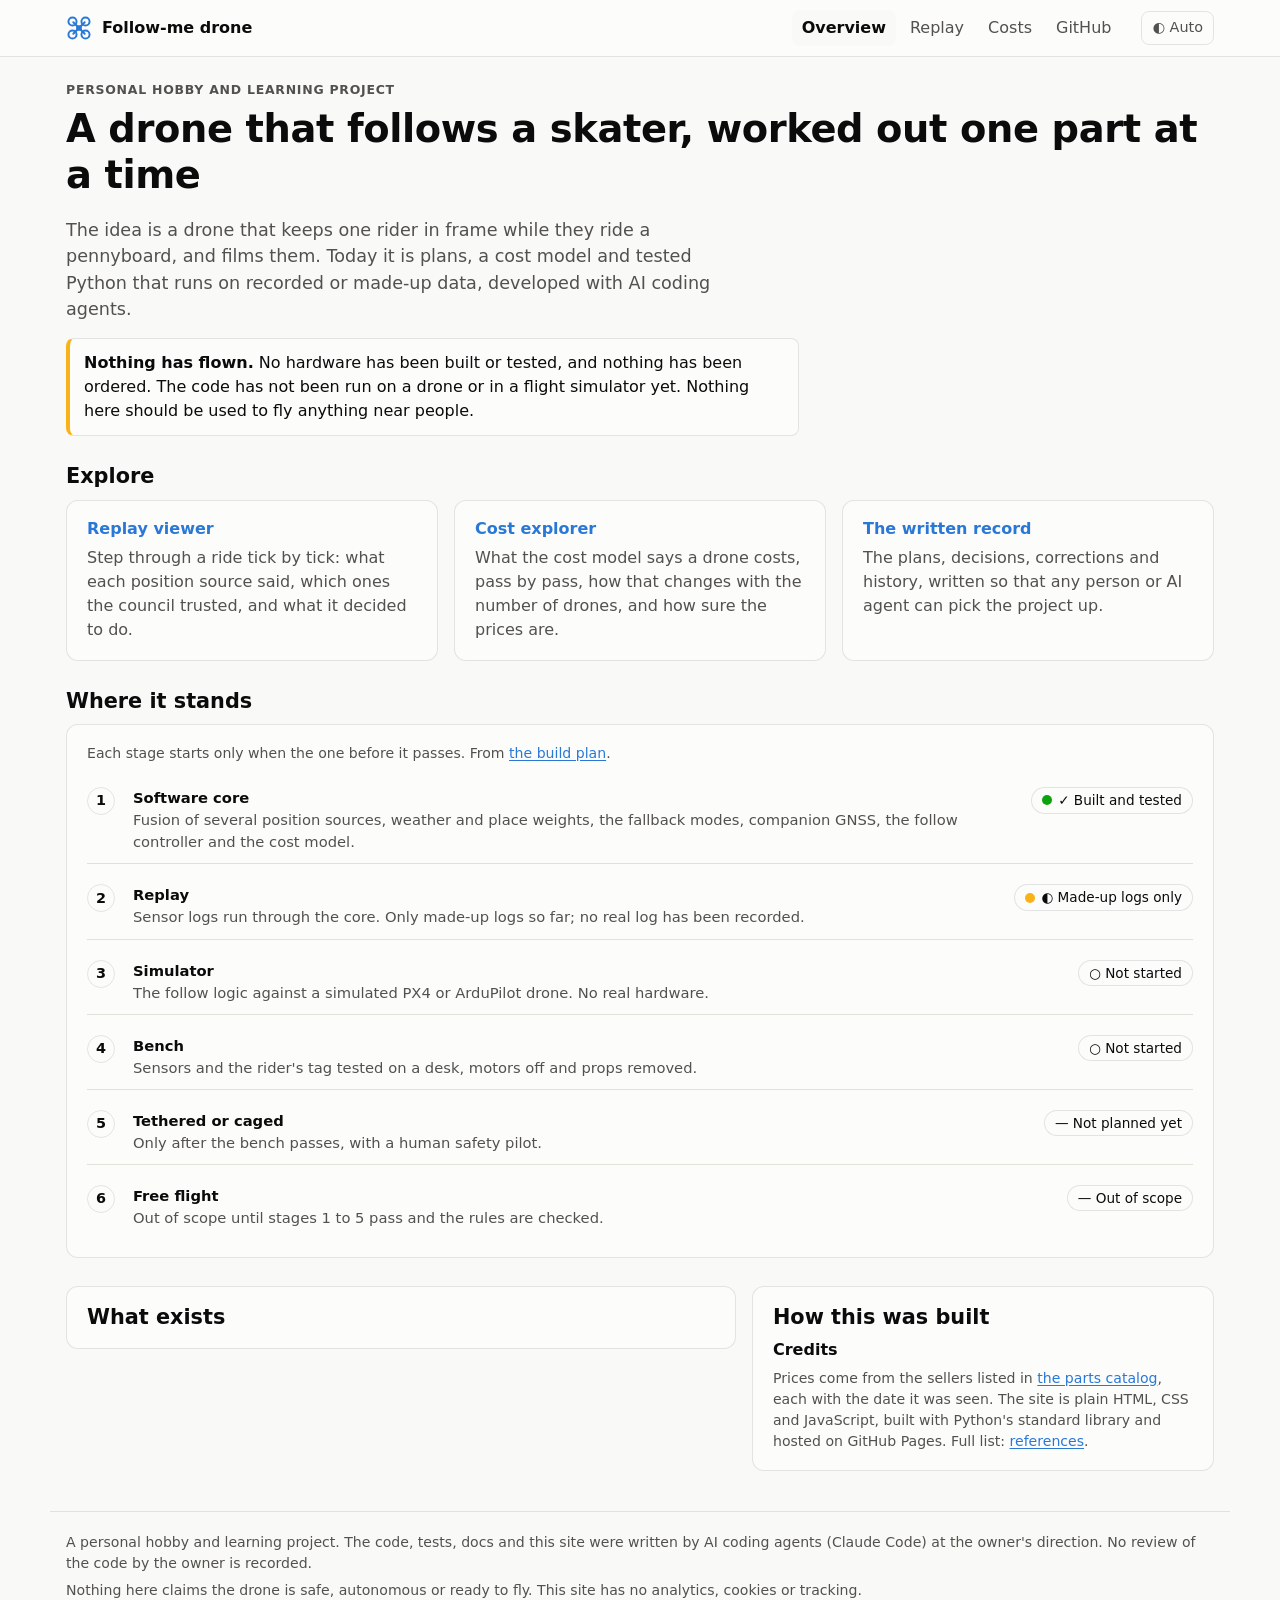
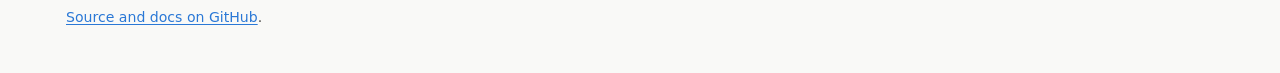
==== site/index.html @ a075acfc "Add the project website: overview, replay viewer and cost explorer Iteration 18. A static site in si" ====
<!doctype html>
<html lang="en">
<head>
  <meta charset="utf-8">
  <meta name="viewport" content="width=device-width, initial-scale=1">
  <title>Follow-me drone</title>
  <meta name="description" content="A personal hobby and learning project: a drone that would follow a skater and film them. Simulation and modelling first; nothing has flown.">
  <link rel="icon" href="assets/favicon.svg" type="image/svg+xml">
  <link rel="stylesheet" href="assets/style.css">
  <script>try{var t=localStorage.getItem("theme");if(t==="light"||t==="dark")document.documentElement.dataset.theme=t}catch(e){}</script>
  <script type="module" src="assets/index.js"></script>
</head>
<body>
  <header class="site-header">
    <div class="bar">
      <a class="brand" href="index.html"><img src="assets/favicon.svg" alt="">Follow-me drone</a>
      <nav class="site-nav" aria-label="Pages">
        <a href="index.html" aria-current="page">Overview</a>
        <a href="replay.html">Replay</a>
        <a href="costs.html">Costs</a>
        <a href="https://github.com/dylanstechmann/follow-me-drone-agent">GitHub</a>
      </nav>
      <button class="icon-btn" type="button" data-theme-toggle aria-label="Theme: auto">◐ Auto</button>
    </div>
  </header>

  <main>
    <section>
      <p class="eyebrow">Personal hobby and learning project</p>
      <h1>A drone that follows a skater, worked out one part at a time</h1>
      <p class="lede">The idea is a drone that keeps one rider in frame while they ride a pennyboard, and films them. Today it is plans, a cost model and tested Python that runs on recorded or made-up data, developed with AI coding agents.</p>
      <div class="notice" role="note">
        <p><strong>Nothing has flown.</strong> No hardware has been built or tested, and nothing has been ordered. The code has not been run on a drone or in a flight simulator yet. Nothing here should be used to fly anything near people.</p>
      </div>
    </section>

    <section class="explore">
      <h2>Explore</h2>
      <div class="grid-3">
        <a class="card" href="replay.html">
          <h3>Replay viewer</h3>
          <p class="muted">Step through a ride tick by tick: what each position source said, which ones the council trusted, and what it decided to do.</p>
        </a>
        <a class="card" href="costs.html">
          <h3>Cost explorer</h3>
          <p class="muted">What the cost model says a drone costs, pass by pass, how that changes with the number of drones, and how sure the prices are.</p>
        </a>
        <a class="card" href="https://github.com/dylanstechmann/follow-me-drone-agent/blob/main/docs/project-context.md">
          <h3>The written record</h3>
          <p class="muted">The plans, decisions, corrections and history, written so that any person or AI agent can pick the project up.</p>
        </a>
      </div>
    </section>

    <section>
      <h2>Where it stands</h2>
      <div class="card">
        <p class="muted small">Each stage starts only when the one before it passes. From <a href="https://github.com/dylanstechmann/follow-me-drone-agent/blob/main/docs/build-plan.md">the build plan</a>.</p>
        <ol class="gates">
          <li>
            <span class="gate-num">1</span>
            <div><p class="name">Software core</p><p>Fusion of several position sources, weather and place weights, the fallback modes, companion GNSS, the follow controller and the cost model.</p></div>
            <span class="chip"><span class="dot" style="background: var(--good)"></span>✓ Built and tested</span>
          </li>
          <li>
            <span class="gate-num">2</span>
            <div><p class="name">Replay</p><p>Sensor logs run through the core. Only made-up logs so far; no real log has been recorded.</p></div>
            <span class="chip"><span class="dot" style="background: var(--warning)"></span>◐ Made-up logs only</span>
          </li>
          <li>
            <span class="gate-num">3</span>
            <div><p class="name">Simulator</p><p>The follow logic against a simulated PX4 or ArduPilot drone. No real hardware.</p></div>
            <span class="chip">○ Not started</span>
          </li>
          <li>
            <span class="gate-num">4</span>
            <div><p class="name">Bench</p><p>Sensors and the rider's tag tested on a desk, motors off and props removed.</p></div>
            <span class="chip">○ Not started</span>
          </li>
          <li>
            <span class="gate-num">5</span>
            <div><p class="name">Tethered or caged</p><p>Only after the bench passes, with a human safety pilot.</p></div>
            <span class="chip">— Not planned yet</span>
          </li>
          <li>
            <span class="gate-num">6</span>
            <div><p class="name">Free flight</p><p>Out of scope until stages 1 to 5 pass and the rules are checked.</p></div>
            <span class="chip">— Out of scope</span>
          </li>
        </ol>
      </div>
    </section>

    <section class="grid-2">
      <div class="card readme">
        <h2>What exists</h2>
        <!-- build:readme-status -->
      </div>
      <div class="card readme">
        <h2>How this was built</h2>
        <!-- build:readme-built -->
        <h3>Credits</h3>
        <p class="small muted">Prices come from the sellers listed in <a href="https://github.com/dylanstechmann/follow-me-drone-agent/blob/main/docs/parts-catalog.md">the parts catalog</a>, each with the date it was seen. The site is plain HTML, CSS and JavaScript, built with Python's standard library and hosted on GitHub Pages. Full list: <a href="https://github.com/dylanstechmann/follow-me-drone-agent/blob/main/docs/references.md">references</a>.</p>
      </div>
    </section>
  </main>

  <footer class="site-footer">
    <p>A personal hobby and learning project. The code, tests, docs and this site were written by AI coding agents (Claude Code) at the owner's direction. No review of the code by the owner is recorded.</p>
    <p>Nothing here claims the drone is safe, autonomous or ready to fly. This site has no analytics, cookies or tracking.</p>
    <p><a href="https://github.com/dylanstechmann/follow-me-drone-agent">Source and docs on GitHub</a>. <span data-build></span></p>
  </footer>
</body>
</html>
---- site/assets/style.css ----
/* Follow-me drone site. Colours are roles, defined once per theme. The categorical,
   status and ramp values follow a validated palette (see docs/website.md). */

:root {
  color-scheme: light;
  --page: #f9f9f7;
  --surface: #fcfcfb;
  --ink: #0b0b0b;
  --ink-2: #52514e;
  --muted: #898781;
  --grid: #e1e0d9;
  --axis: #c3c2b7;
  --border: rgba(11, 11, 11, 0.1);
  --deemph: #d3d2cb;
  --accent: #2a78d6;
  --accent-wash: rgba(42, 120, 214, 0.1);
  --s-camera: #2a78d6;
  --s-phone: #eb6834;
  --s-tag: #1baf7a;
  --s-other: #898781;
  --good: #0ca30c;
  --warning: #fab219;
  --serious: #ec835a;
  --critical: #d03b3b;
  --ramp-1: #1c5cab;
  --ramp-2: #2a78d6;
  --ramp-3: #5598e7;
  --ramp-4: #86b6ef;
  --radius: 12px;
  font-family: system-ui, -apple-system, "Segoe UI", sans-serif;
  font-size: 16px;
  line-height: 1.5;
}

@media (prefers-color-scheme: dark) {
  :root:not([data-theme="light"]) {
    color-scheme: dark;
    --page: #0d0d0d;
    --surface: #1a1a19;
    --ink: #f0efec;
    --ink-2: #c3c2b7;
    --muted: #898781;
    --grid: #2c2c2a;
    --axis: #383835;
    --border: rgba(255, 255, 255, 0.1);
    --deemph: #3a3a37;
    --accent: #3987e5;
    --accent-wash: rgba(57, 135, 229, 0.14);
    --s-camera: #3987e5;
    --s-phone: #d95926;
    --s-tag: #199e70;
    --ramp-1: #86b6ef;
    --ramp-2: #5598e7;
    --ramp-3: #2a78d6;
    --ramp-4: #1c5cab;
  }
}

:root[data-theme="dark"] {
  color-scheme: dark;
  --page: #0d0d0d;
  --surface: #1a1a19;
  --ink: #f0efec;
  --ink-2: #c3c2b7;
  --muted: #898781;
  --grid: #2c2c2a;
  --axis: #383835;
  --border: rgba(255, 255, 255, 0.1);
  --deemph: #3a3a37;
  --accent: #3987e5;
  --accent-wash: rgba(57, 135, 229, 0.14);
  --s-camera: #3987e5;
  --s-phone: #d95926;
  --s-tag: #199e70;
  --ramp-1: #86b6ef;
  --ramp-2: #5598e7;
  --ramp-3: #2a78d6;
  --ramp-4: #1c5cab;
}

* { box-sizing: border-box; }

body {
  margin: 0;
  background: var(--page);
  color: var(--ink);
  -webkit-text-size-adjust: 100%;
}

a { color: var(--accent); text-underline-offset: 2px; }
a:hover { text-decoration-thickness: 2px; }
:focus-visible { outline: 2px solid var(--accent); outline-offset: 2px; }

h1, h2, h3 { line-height: 1.2; margin: 0 0 0.5em; }
h1 { font-size: clamp(1.7rem, 4vw, 2.4rem); letter-spacing: -0.01em; }
h2 { font-size: 1.3rem; }
h3 { font-size: 1rem; }
p { margin: 0 0 0.9em; }
code, pre { font-family: ui-monospace, "SFMono-Regular", Consolas, monospace; font-size: 0.88em; }
pre {
  background: var(--page);
  border: 1px solid var(--border);
  border-radius: 8px;
  padding: 10px 12px;
  overflow-x: auto;
  white-space: pre;
}

/* Header and footer */

.site-header {
  border-bottom: 1px solid var(--border);
  background: var(--surface);
}
.site-header .bar {
  max-width: 1180px;
  margin: 0 auto;
  padding: 10px 16px;
  display: flex;
  flex-wrap: wrap;
  align-items: center;
  gap: 8px 20px;
}
.brand {
  display: flex;
  align-items: center;
  gap: 10px;
  font-weight: 650;
  color: var(--ink);
  text-decoration: none;
  margin-right: auto;
}
.brand img { width: 26px; height: 26px; }
.site-nav { display: flex; flex-wrap: wrap; gap: 4px; }
.site-nav a {
  color: var(--ink-2);
  text-decoration: none;
  padding: 6px 10px;
  border-radius: 8px;
}
.site-nav a:hover { background: var(--page); color: var(--ink); }
.site-nav a[aria-current="page"] { color: var(--ink); background: var(--page); font-weight: 600; }

.icon-btn {
  font: inherit;
  font-size: 0.9rem;
  color: var(--ink-2);
  background: transparent;
  border: 1px solid var(--border);
  border-radius: 8px;
  padding: 5px 10px;
  cursor: pointer;
}
.icon-btn:hover { color: var(--ink); background: var(--page); }

.site-footer {
  max-width: 1180px;
  margin: 40px auto 0;
  padding: 20px 16px 40px;
  border-top: 1px solid var(--border);
  color: var(--ink-2);
  font-size: 0.88rem;
}
.site-footer p { margin: 0 0 0.4em; }

/* Layout */

main {
  max-width: 1180px;
  margin: 0 auto;
  padding: 24px 16px 0;
}
section + section { margin-top: 28px; }

.card {
  background: var(--surface);
  border: 1px solid var(--border);
  border-radius: var(--radius);
  padding: 18px 20px;
  min-width: 0;
}
.card > :last-child { margin-bottom: 0; }

.grid-2 {
  display: grid;
  grid-template-columns: minmax(0, 1.45fr) minmax(0, 1fr);
  gap: 16px;
  align-items: start;
}
.grid-3 {
  display: grid;
  grid-template-columns: repeat(auto-fit, minmax(240px, 1fr));
  gap: 16px;
}
@media (max-width: 880px) {
  .grid-2 { grid-template-columns: minmax(0, 1fr); }
}
@media (max-width: 1100px) {
  .replay-grid { grid-template-columns: minmax(0, 1fr); }
}

.lede { font-size: 1.1rem; color: var(--ink-2); max-width: 60ch; }
.eyebrow {
  text-transform: uppercase;
  letter-spacing: 0.06em;
  font-size: 0.78rem;
  font-weight: 650;
  color: var(--ink-2);
  margin-bottom: 6px;
}
.muted { color: var(--ink-2); }
.small { font-size: 0.88rem; }
.notice {
  background: var(--surface);
  border: 1px solid var(--border);
  border-left: 4px solid var(--warning);
  border-radius: 8px;
  padding: 12px 14px;
  max-width: 72ch;
}
.notice p:last-child { margin: 0; }

/* Chips, keys and status */

.chip {
  display: inline-flex;
  align-items: center;
  gap: 6px;
  padding: 2px 10px;
  border: 1px solid var(--border);
  border-radius: 999px;
  font-size: 0.85rem;
  white-space: nowrap;
  background: var(--surface);
}
.chip .dot, .key {
  width: 10px;
  height: 10px;
  border-radius: 50%;
  display: inline-block;
  flex: none;
}
.key-line {
  width: 14px;
  height: 0;
  border-top: 2px solid currentColor;
  display: inline-block;
  vertical-align: middle;
}
.legend {
  display: flex;
  flex-wrap: wrap;
  gap: 6px 14px;
  font-size: 0.85rem;
  color: var(--ink-2);
  margin: 10px 0 0;
  padding: 0;
  list-style: none;
}
.legend li { display: inline-flex; align-items: center; gap: 6px; }

/* Stat tiles */

.kpis {
  display: grid;
  grid-template-columns: repeat(auto-fit, minmax(210px, 1fr));
  gap: 12px;
}
.tile .label { font-size: 0.85rem; color: var(--ink-2); margin: 0 0 4px; }
.tile .value { font-size: 1.55rem; font-weight: 650; margin: 0; line-height: 1.25; }
.tile .sub { font-size: 0.85rem; color: var(--ink-2); margin: 4px 0 0; }

/* Tables */

.table-wrap { overflow-x: auto; }
table { width: 100%; border-collapse: collapse; font-size: 0.9rem; }
th, td { text-align: left; padding: 6px 8px; border-bottom: 1px solid var(--grid); vertical-align: top; }
th { font-weight: 600; color: var(--ink-2); font-size: 0.82rem; }
td.num, th.num { text-align: right; font-variant-numeric: tabular-nums; white-space: nowrap; }
table.compact { font-size: 0.84rem; }
table.compact th, table.compact td { padding: 5px 4px; }
details > summary { cursor: pointer; color: var(--ink-2); font-size: 0.9rem; margin-top: 10px; }
details[open] > summary { margin-bottom: 8px; }

/* Form controls */

.controls { display: flex; flex-wrap: wrap; gap: 10px 16px; align-items: center; }
.controls label { display: inline-flex; align-items: center; gap: 8px; font-size: 0.9rem; color: var(--ink-2); max-width: 100%; min-width: 0; }
.controls select { min-width: 0; max-width: 100%; flex: 1 1 auto; text-overflow: ellipsis; }
select, input[type="search"], .btn {
  font: inherit;
  font-size: 0.9rem;
  color: var(--ink);
  background: var(--surface);
  border: 1px solid var(--border);
  border-radius: 8px;
  padding: 6px 10px;
}
.btn { cursor: pointer; }
.btn:hover { background: var(--page); }
.btn[aria-pressed="true"] { background: var(--accent-wash); border-color: var(--accent); }
input[type="range"] { accent-color: var(--accent); width: 100%; }
.file-btn { position: relative; overflow: hidden; display: inline-flex; align-items: center; }
.file-btn input { position: absolute; inset: 0; opacity: 0; cursor: pointer; }

/* Charts */

svg { display: block; }
svg text { fill: var(--ink-2); font-size: 12px; font-family: inherit; }
.chart-title { font-weight: 600; margin: 0 0 2px; }
.chart-sub { font-size: 0.85rem; color: var(--ink-2); margin: 0 0 10px; }

.tooltip {
  position: fixed;
  z-index: 10;
  pointer-events: none;
  background: var(--surface);
  color: var(--ink);
  border: 1px solid var(--border);
  border-radius: 8px;
  box-shadow: 0 4px 16px rgba(0, 0, 0, 0.12);
  padding: 8px 10px;
  font-size: 0.82rem;
  max-width: 280px;
}
.tooltip .title { color: var(--ink-2); margin-bottom: 4px; }
.tooltip .row { display: flex; align-items: center; gap: 8px; }
.tooltip .row strong { font-variant-numeric: tabular-nums; }
.tooltip .row span { color: var(--ink-2); }

/* Index page */

.gates { list-style: none; margin: 0; padding: 0; display: grid; gap: 10px; }
.gates li {
  display: grid;
  grid-template-columns: 34px minmax(0, 1fr) auto;
  gap: 4px 12px;
  align-items: start;
  padding: 10px 0;
  border-bottom: 1px solid var(--grid);
}
.gates li:last-child { border-bottom: 0; }
.gate-num {
  width: 28px;
  height: 28px;
  border-radius: 50%;
  display: grid;
  place-items: center;
  font-weight: 650;
  font-size: 0.9rem;
  border: 1px solid var(--border);
}
.gates p { margin: 0; color: var(--ink-2); font-size: 0.92rem; }
.gates .name { font-weight: 600; color: var(--ink); }
@media (max-width: 560px) {
  .gates li { grid-template-columns: 34px minmax(0, 1fr); }
  .gates .chip { grid-column: 2; justify-self: start; }
}
.explore a.card { display: block; text-decoration: none; color: inherit; }
.explore a.card:hover { border-color: var(--accent); }
.explore .card h3 { color: var(--accent); }
.readme ul { padding-left: 1.2em; margin: 0 0 0.9em; }
.readme li { margin-bottom: 0.5em; }

/* Replay page */

.plot-card svg { width: 100%; height: auto; max-height: 72vh; }
.plot-card svg text { font-size: var(--plot-font, 14px); }
.plot-card svg text.halo { paint-order: stroke; stroke: var(--surface); stroke-linejoin: round; }
.tick-head { display: flex; flex-wrap: wrap; align-items: center; gap: 8px 12px; margin-bottom: 12px; }
.tick-head .t { font-size: 1.25rem; font-weight: 650; }
.cmd { display: grid; grid-template-columns: 150px minmax(0, 1fr) 52px; gap: 6px 10px; align-items: center; font-size: 0.88rem; }
@media (max-width: 560px) { .cmd { grid-template-columns: 112px minmax(0, 1fr) 48px; } }
.cmd .track { position: relative; height: 12px; background: var(--page); border-radius: 6px; border: 1px solid var(--grid); }
.cmd .zero { position: absolute; left: 50%; top: -3px; bottom: -3px; width: 1px; background: var(--axis); }
.cmd .bar { position: absolute; top: 1px; bottom: 1px; background: var(--accent); border-radius: 4px; }
.cmd .val { text-align: right; font-variant-numeric: tabular-nums; }
.panel-block + .panel-block { margin-top: 16px; }
.conditions { margin: 0; padding: 0; list-style: none; font-size: 0.88rem; color: var(--ink-2); }
.conditions li { padding: 2px 0; }
.transport { display: flex; flex-wrap: wrap; gap: 6px; align-items: center; margin-bottom: 10px; }
.strip { position: relative; display: flex; height: 34px; margin: 6px 0 10px; cursor: pointer; touch-action: none; user-select: none; }
.strip .run {
  min-width: 2px;
  display: flex;
  align-items: center;
  justify-content: center;
  overflow: hidden;
  white-space: nowrap;
  color: #ffffff;
  font-size: 0.8rem;
  font-weight: 600;
  box-shadow: inset -2px 0 0 var(--surface);
}
.strip .run:first-child { border-radius: 4px 0 0 4px; }
.strip .run:nth-last-child(2) { border-radius: 0 4px 4px 0; box-shadow: none; }
.strip .run.dark-text { color: #0b0b0b; }
.strip .playhead { position: absolute; top: -5px; bottom: -5px; width: 3px; margin-left: -1.5px; border-radius: 2px; background: var(--ink); pointer-events: none; }
.drop-hint { border: 2px dashed transparent; border-radius: var(--radius); }
body.dragging .drop-hint { border-color: var(--accent); }
.message { font-size: 0.9rem; color: var(--ink-2); margin: 8px 0 0; }
.message.error { color: var(--critical); }

/* Costs page */

.pass-chart { display: grid; gap: 0; }
.pass-row {
  display: grid;
  grid-template-columns: minmax(150px, 34%) minmax(0, 1fr);
  gap: 10px;
  align-items: center;
  text-align: left;
  font: inherit;
  color: inherit;
  background: transparent;
  border: 0;
  border-radius: 8px;
  padding: 5px 6px;
  cursor: pointer;
}
.pass-row:hover { background: var(--page); }
.pass-row[aria-pressed="true"] { background: var(--accent-wash); }
.pass-label { font-size: 0.86rem; line-height: 1.25; }
.pass-label b { font-weight: 650; }
.pass-label span { color: var(--ink-2); }
.pass-track { position: relative; height: 22px; }
.pass-bar { position: absolute; top: 5px; height: 12px; border-radius: 4px; background: var(--deemph); min-width: 4px; }
.pass-row[aria-pressed="true"] .pass-bar { background: var(--accent); }
.pass-value { position: absolute; top: 2px; font-size: 0.8rem; white-space: nowrap; font-variant-numeric: tabular-nums; color: var(--ink); }
.budget-line { position: absolute; top: -5px; bottom: -5px; width: 0; border-left: 1px solid var(--ink-2); pointer-events: none; }
.budget-label { position: absolute; top: -18px; font-size: 0.76rem; color: var(--ink-2); white-space: nowrap; transform: translateX(-50%); }
.pass-plot { position: relative; }
.pass-grid { position: absolute; top: -5px; bottom: -5px; width: 0; border-left: 1px solid var(--grid); pointer-events: none; }
.pass-row.static { cursor: default; }
.pass-row.static:hover { background: transparent; }
@media (max-width: 560px) {
  .pass-row { grid-template-columns: minmax(0, 1fr); gap: 2px; }
}
.facts { display: grid; grid-template-columns: minmax(0, 1fr) auto; gap: 4px 14px; font-size: 0.9rem; margin: 0 0 12px; }
.facts dt { color: var(--ink-2); }
.facts dd { margin: 0; font-variant-numeric: tabular-nums; text-align: right; white-space: nowrap; }
.stack { display: flex; height: 22px; gap: 2px; border-radius: 4px; overflow: hidden; margin: 6px 0 8px; }
.stack div { min-width: 2px; }
.supplier-list { margin: 0; padding-left: 1.1em; font-size: 0.9rem; }
.badge { font-size: 0.75rem; border: 1px solid var(--border); border-radius: 6px; padding: 0 5px; color: var(--ink-2); white-space: nowrap; }
.badge.guess { border-color: var(--serious); }
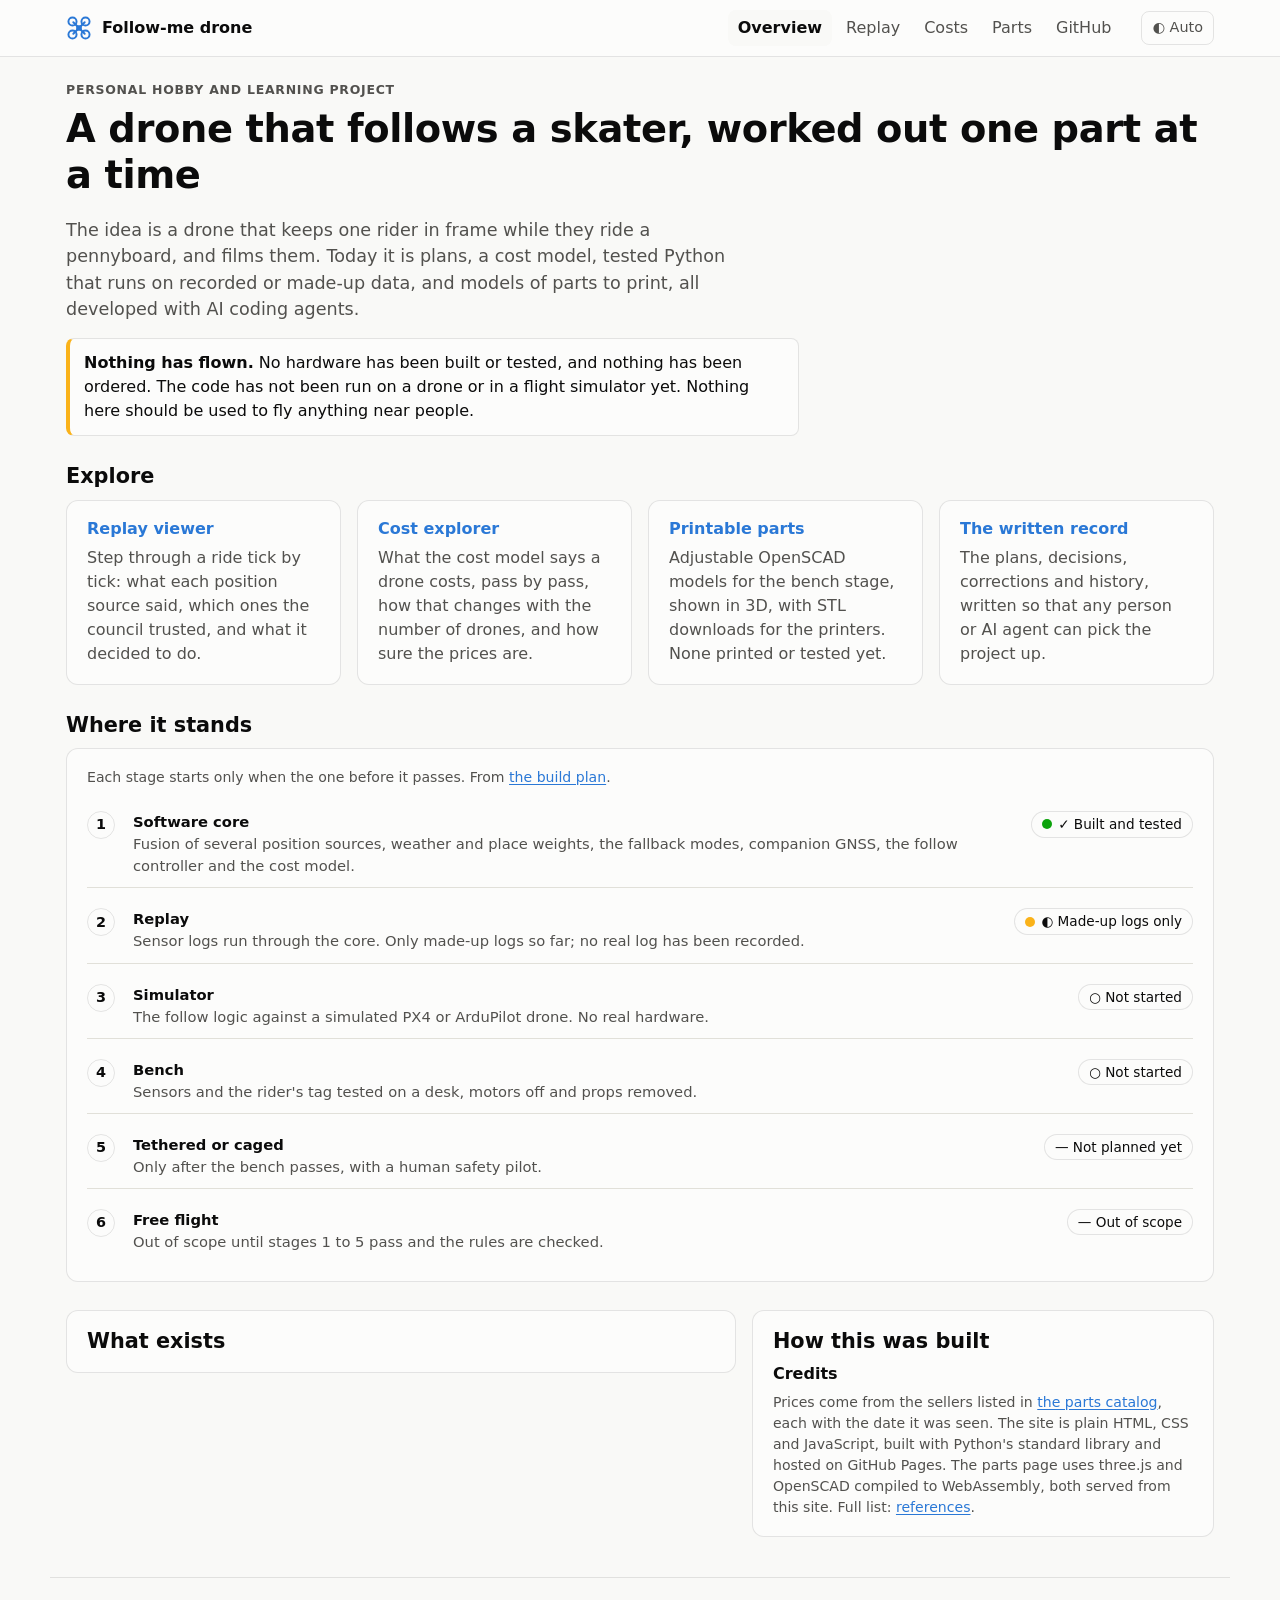
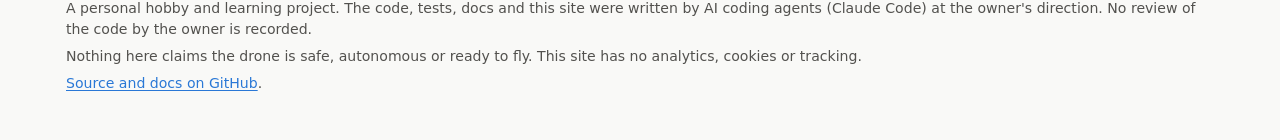
==== commit c5c02cab: "Add printable parts as adjustable OpenSCAD models with a 3D parts page Iteration 19. Four unprinted," ====
--- a/site/index.html
+++ b/site/index.html
@@ -18,6 +18,7 @@
         <a href="index.html" aria-current="page">Overview</a>
         <a href="replay.html">Replay</a>
         <a href="costs.html">Costs</a>
+        <a href="parts.html">Parts</a>
         <a href="https://github.com/dylanstechmann/follow-me-drone-agent">GitHub</a>
       </nav>
       <button class="icon-btn" type="button" data-theme-toggle aria-label="Theme: auto">◐ Auto</button>
@@ -28,7 +29,7 @@
     <section>
       <p class="eyebrow">Personal hobby and learning project</p>
       <h1>A drone that follows a skater, worked out one part at a time</h1>
-      <p class="lede">The idea is a drone that keeps one rider in frame while they ride a pennyboard, and films them. Today it is plans, a cost model and tested Python that runs on recorded or made-up data, developed with AI coding agents.</p>
+      <p class="lede">The idea is a drone that keeps one rider in frame while they ride a pennyboard, and films them. Today it is plans, a cost model, tested Python that runs on recorded or made-up data, and models of parts to print, all developed with AI coding agents.</p>
       <div class="notice" role="note">
         <p><strong>Nothing has flown.</strong> No hardware has been built or tested, and nothing has been ordered. The code has not been run on a drone or in a flight simulator yet. Nothing here should be used to fly anything near people.</p>
       </div>
@@ -44,6 +45,10 @@
         <a class="card" href="costs.html">
           <h3>Cost explorer</h3>
           <p class="muted">What the cost model says a drone costs, pass by pass, how that changes with the number of drones, and how sure the prices are.</p>
+        </a>
+        <a class="card" href="parts.html">
+          <h3>Printable parts</h3>
+          <p class="muted">Adjustable OpenSCAD models for the bench stage, shown in 3D, with STL downloads for the printers. None printed or tested yet.</p>
         </a>
         <a class="card" href="https://github.com/dylanstechmann/follow-me-drone-agent/blob/main/docs/project-context.md">
           <h3>The written record</h3>
@@ -100,7 +105,7 @@
         <h2>How this was built</h2>
         <!-- build:readme-built -->
         <h3>Credits</h3>
-        <p class="small muted">Prices come from the sellers listed in <a href="https://github.com/dylanstechmann/follow-me-drone-agent/blob/main/docs/parts-catalog.md">the parts catalog</a>, each with the date it was seen. The site is plain HTML, CSS and JavaScript, built with Python's standard library and hosted on GitHub Pages. Full list: <a href="https://github.com/dylanstechmann/follow-me-drone-agent/blob/main/docs/references.md">references</a>.</p>
+        <p class="small muted">Prices come from the sellers listed in <a href="https://github.com/dylanstechmann/follow-me-drone-agent/blob/main/docs/parts-catalog.md">the parts catalog</a>, each with the date it was seen. The site is plain HTML, CSS and JavaScript, built with Python's standard library and hosted on GitHub Pages. The parts page uses three.js and OpenSCAD compiled to WebAssembly, both served from this site. Full list: <a href="https://github.com/dylanstechmann/follow-me-drone-agent/blob/main/docs/references.md">references</a>.</p>
       </div>
     </section>
   </main>
--- a/site/assets/style.css
+++ b/site/assets/style.css
@@ -444,3 +444,30 @@
 .supplier-list { margin: 0; padding-left: 1.1em; font-size: 0.9rem; }
 .badge { font-size: 0.75rem; border: 1px solid var(--border); border-radius: 6px; padding: 0 5px; color: var(--ink-2); white-space: nowrap; }
 .badge.guess { border-color: var(--serious); }
+
+/* Parts page */
+
+.part-tabs { display: flex; flex-wrap: wrap; gap: 8px; }
+.viewer {
+  min-height: 240px;
+  border-radius: 8px;
+  overflow: hidden;
+  background: var(--surface);
+  border: 1px solid var(--grid);
+  touch-action: none;
+  display: grid;
+  place-items: center;
+  color: var(--ink-2);
+  font-size: 0.9rem;
+}
+.viewer canvas { display: block; width: 100%; }
+.facts.parts-facts { grid-template-columns: max-content minmax(0, 1fr); }
+.facts.parts-facts dd { white-space: normal; text-align: left; }
+.params { display: grid; grid-template-columns: repeat(auto-fit, minmax(300px, 1fr)); gap: 12px 20px; }
+.params fieldset { border: 1px solid var(--grid); border-radius: 8px; margin: 0; padding: 8px 12px 10px; min-width: 0; }
+.params legend { font-weight: 600; font-size: 0.9rem; padding: 0 4px; }
+.param { display: grid; grid-template-columns: minmax(0, 1fr) 56px; gap: 0 10px; align-items: center; padding: 6px 0; }
+.param label { grid-column: 1 / -1; font-size: 0.86rem; color: var(--ink-2); }
+.param output { text-align: right; font-variant-numeric: tabular-nums; font-size: 0.9rem; }
+.param input[type="range"]:disabled { opacity: 0.5; }
+
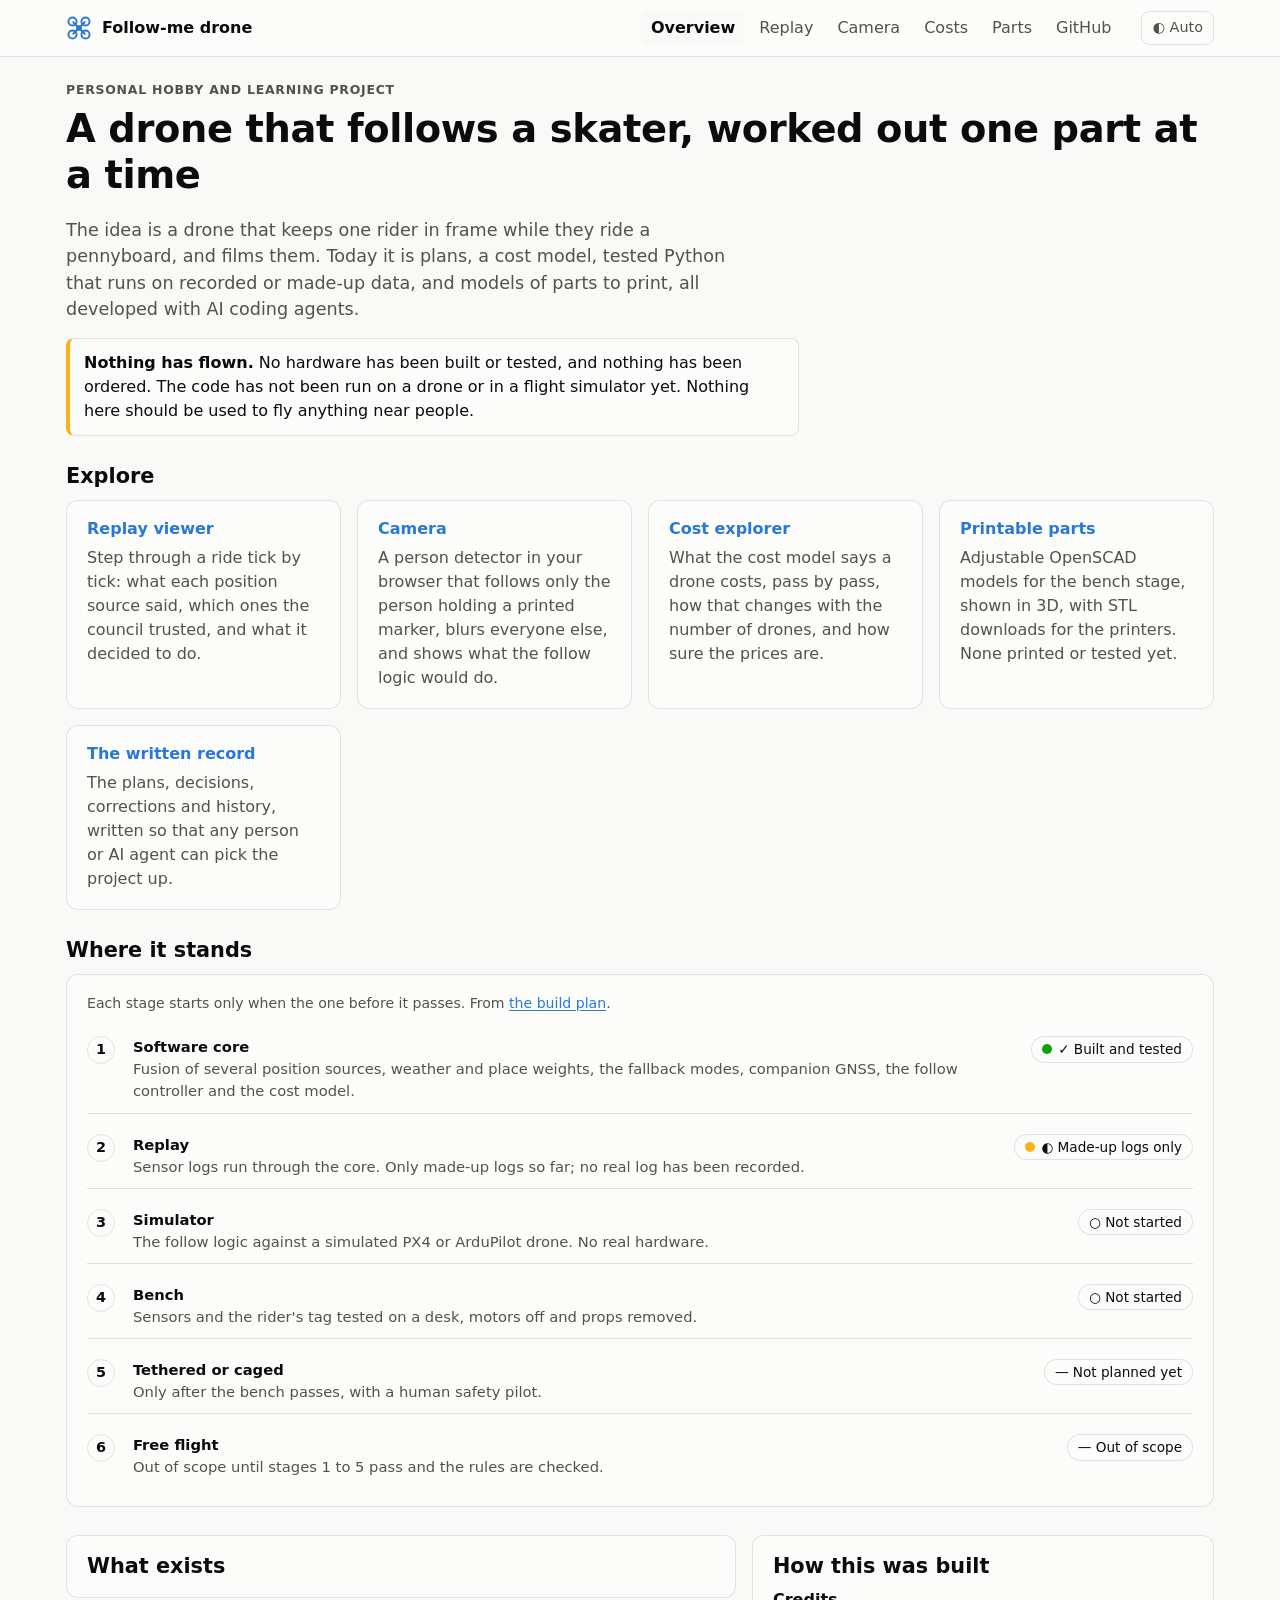
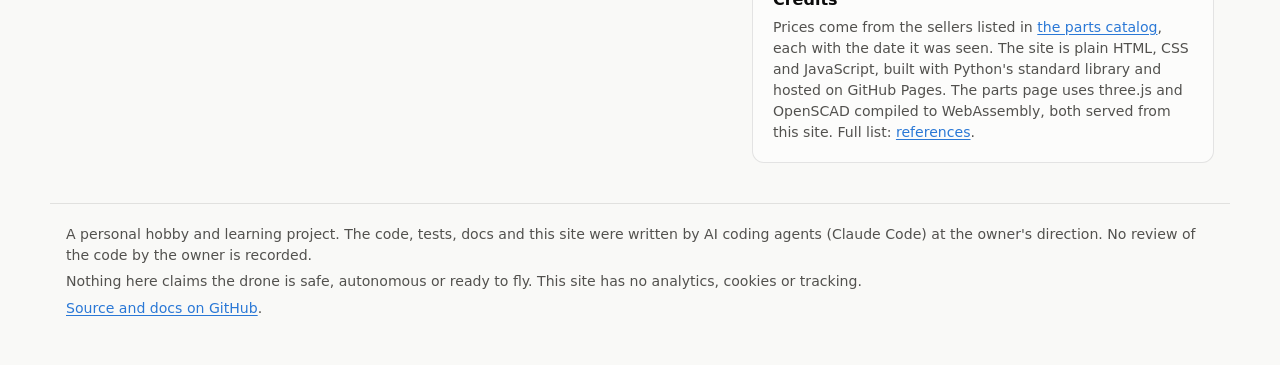
==== commit 6a65b998: "Add a camera page: a detector in the browser that follows only the marked person The visitor's camer" ====
--- a/site/index.html
+++ b/site/index.html
@@ -17,6 +17,7 @@
       <nav class="site-nav" aria-label="Pages">
         <a href="index.html" aria-current="page">Overview</a>
         <a href="replay.html">Replay</a>
+        <a href="camera.html">Camera</a>
         <a href="costs.html">Costs</a>
         <a href="parts.html">Parts</a>
         <a href="https://github.com/dylanstechmann/follow-me-drone-agent">GitHub</a>
@@ -41,6 +42,10 @@
         <a class="card" href="replay.html">
           <h3>Replay viewer</h3>
           <p class="muted">Step through a ride tick by tick: what each position source said, which ones the council trusted, and what it decided to do.</p>
+        </a>
+        <a class="card" href="camera.html">
+          <h3>Camera</h3>
+          <p class="muted">A person detector in your browser that follows only the person holding a printed marker, blurs everyone else, and shows what the follow logic would do.</p>
         </a>
         <a class="card" href="costs.html">
           <h3>Cost explorer</h3>
--- a/site/assets/style.css
+++ b/site/assets/style.css
@@ -366,7 +366,11 @@
 
 .plot-card svg { width: 100%; height: auto; max-height: 72vh; }
 .plot-card svg text { font-size: var(--plot-font, 14px); }
-.plot-card svg text.halo { paint-order: stroke; stroke: var(--surface); stroke-linejoin: round; }
+svg text.halo { paint-order: stroke; stroke: var(--surface); stroke-linejoin: round; }
+.key-line.dashed { border-top-style: dashed; }
+#follow .kpis { margin: 12px 0 18px; }
+.follow-figure { margin: 0; min-width: 0; }
+.follow-figure svg { width: 100%; height: auto; }
 .tick-head { display: flex; flex-wrap: wrap; align-items: center; gap: 8px 12px; margin-bottom: 12px; }
 .tick-head .t { font-size: 1.25rem; font-weight: 650; }
 .cmd { display: grid; grid-template-columns: 150px minmax(0, 1fr) 52px; gap: 6px 10px; align-items: center; font-size: 0.88rem; }
@@ -471,3 +475,15 @@
 .param output { text-align: right; font-variant-numeric: tabular-nums; font-size: 0.9rem; }
 .param input[type="range"]:disabled { opacity: 0.5; }
 
+
+/* Camera page */
+
+.camera-card canvas { width: 100%; height: auto; display: block; border-radius: 8px; background: var(--page); min-height: 120px; }
+.camera-card figcaption { margin-top: 8px; }
+.marker svg { width: 100%; max-width: 240px; height: auto; display: block; margin: 0 auto 12px; border: 1px solid var(--border); }
+@media print {
+  body.printing-marker * { visibility: hidden; }
+  body.printing-marker #marker, body.printing-marker #marker * { visibility: visible; }
+  body.printing-marker #marker { position: absolute; left: 1.5cm; top: 1.5cm; }
+  body.printing-marker #marker svg { width: 18cm; max-width: none; border: 0; }
+}
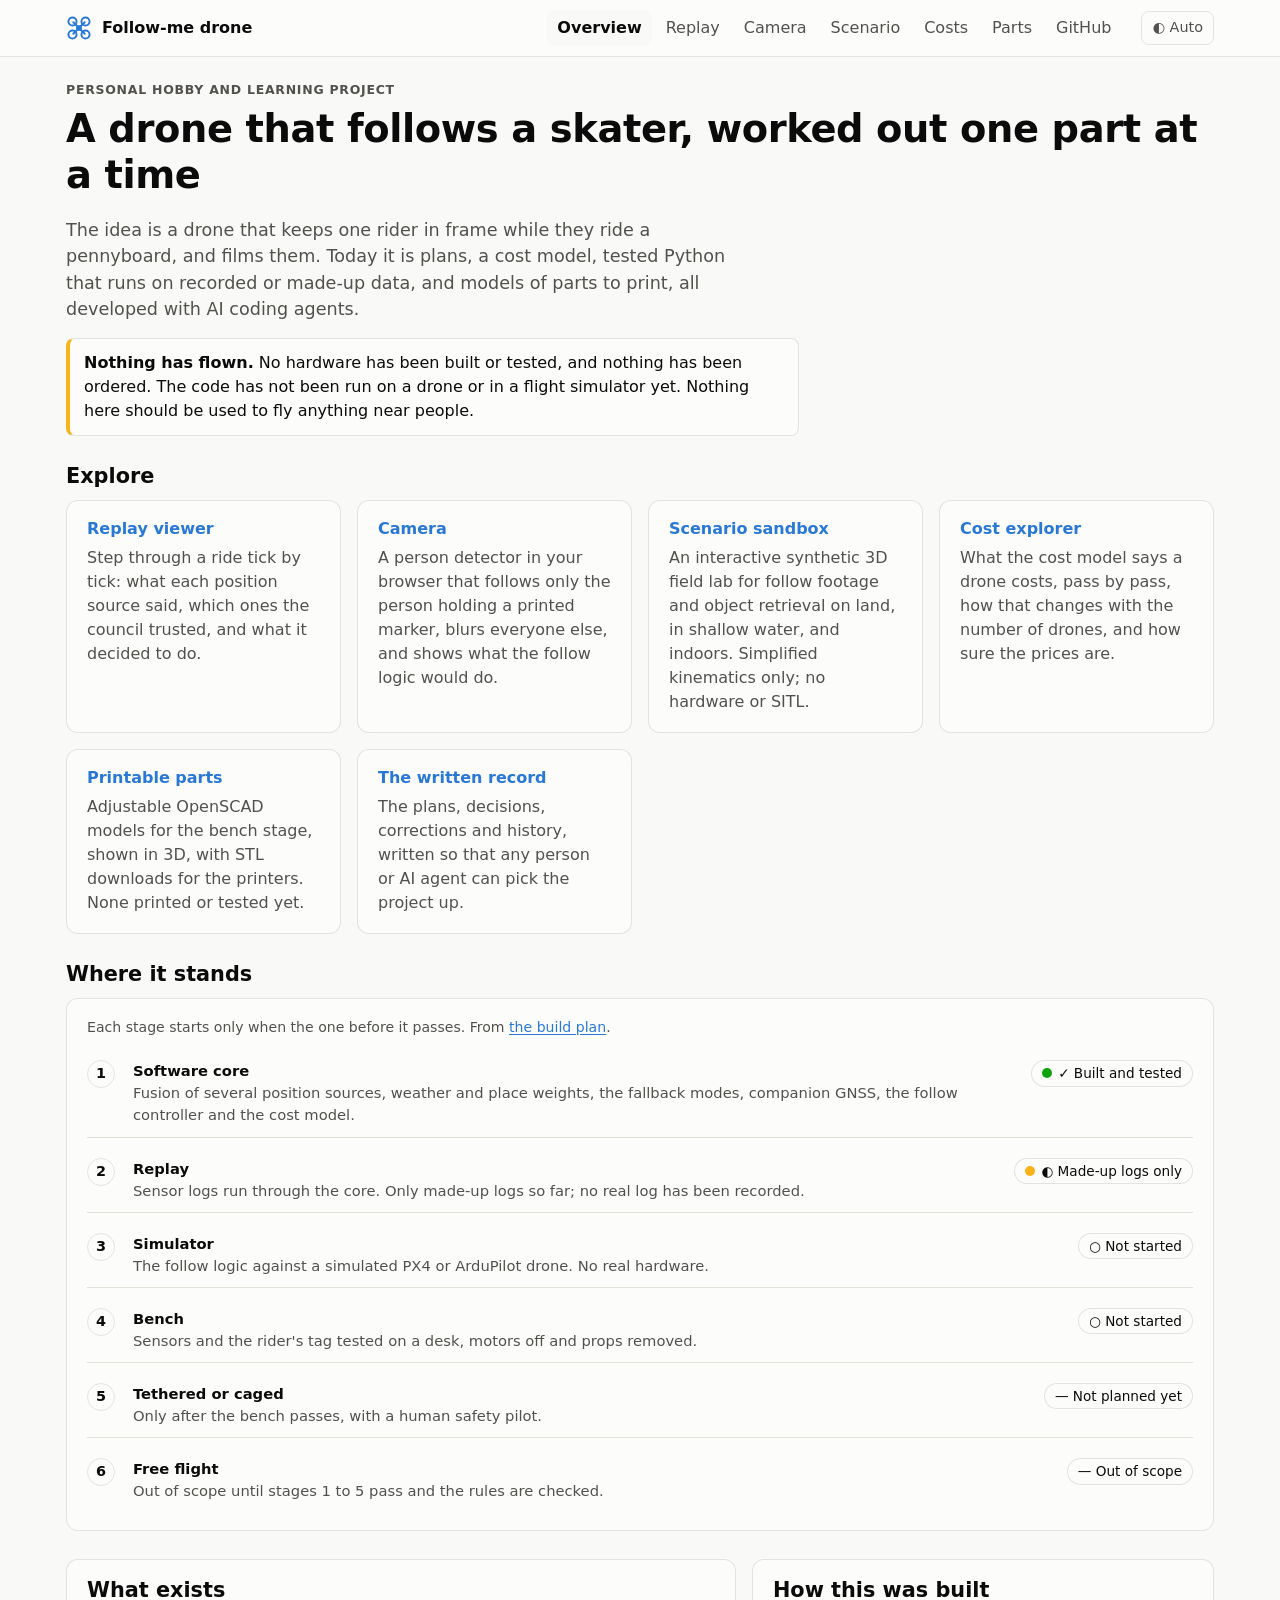
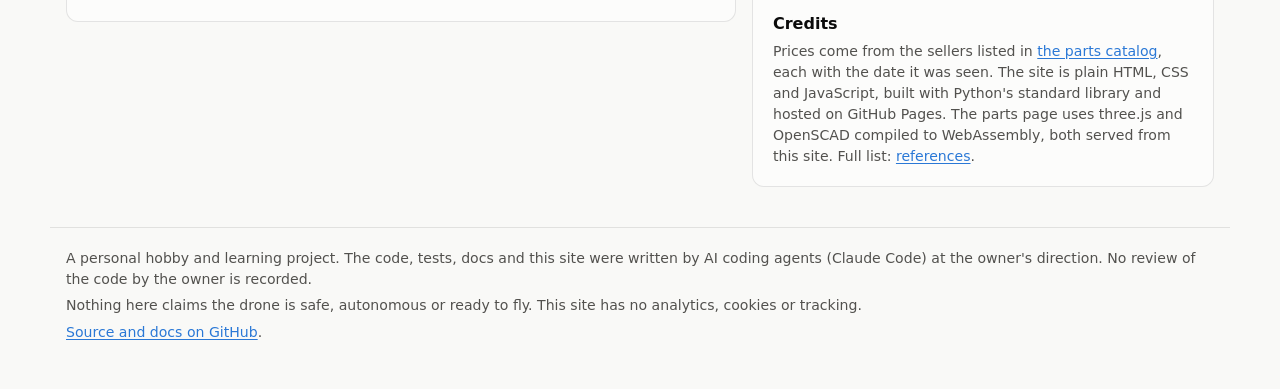
==== commit 3ea11120: "Add synthetic scenarios and offline handoff export Agent-run change: Kilo reconciled, tested, and pu" ====
--- a/site/index.html
+++ b/site/index.html
@@ -18,6 +18,7 @@
         <a href="index.html" aria-current="page">Overview</a>
         <a href="replay.html">Replay</a>
         <a href="camera.html">Camera</a>
+        <a href="scenario.html">Scenario</a>
         <a href="costs.html">Costs</a>
         <a href="parts.html">Parts</a>
         <a href="https://github.com/dylanstechmann/follow-me-drone-agent">GitHub</a>
@@ -46,6 +47,10 @@
         <a class="card" href="camera.html">
           <h3>Camera</h3>
           <p class="muted">A person detector in your browser that follows only the person holding a printed marker, blurs everyone else, and shows what the follow logic would do.</p>
+        </a>
+        <a class="card" href="scenario.html">
+          <h3>Scenario sandbox</h3>
+          <p class="muted">An interactive synthetic 3D field lab for follow footage and object retrieval on land, in shallow water, and indoors. Simplified kinematics only; no hardware or SITL.</p>
         </a>
         <a class="card" href="costs.html">
           <h3>Cost explorer</h3>
